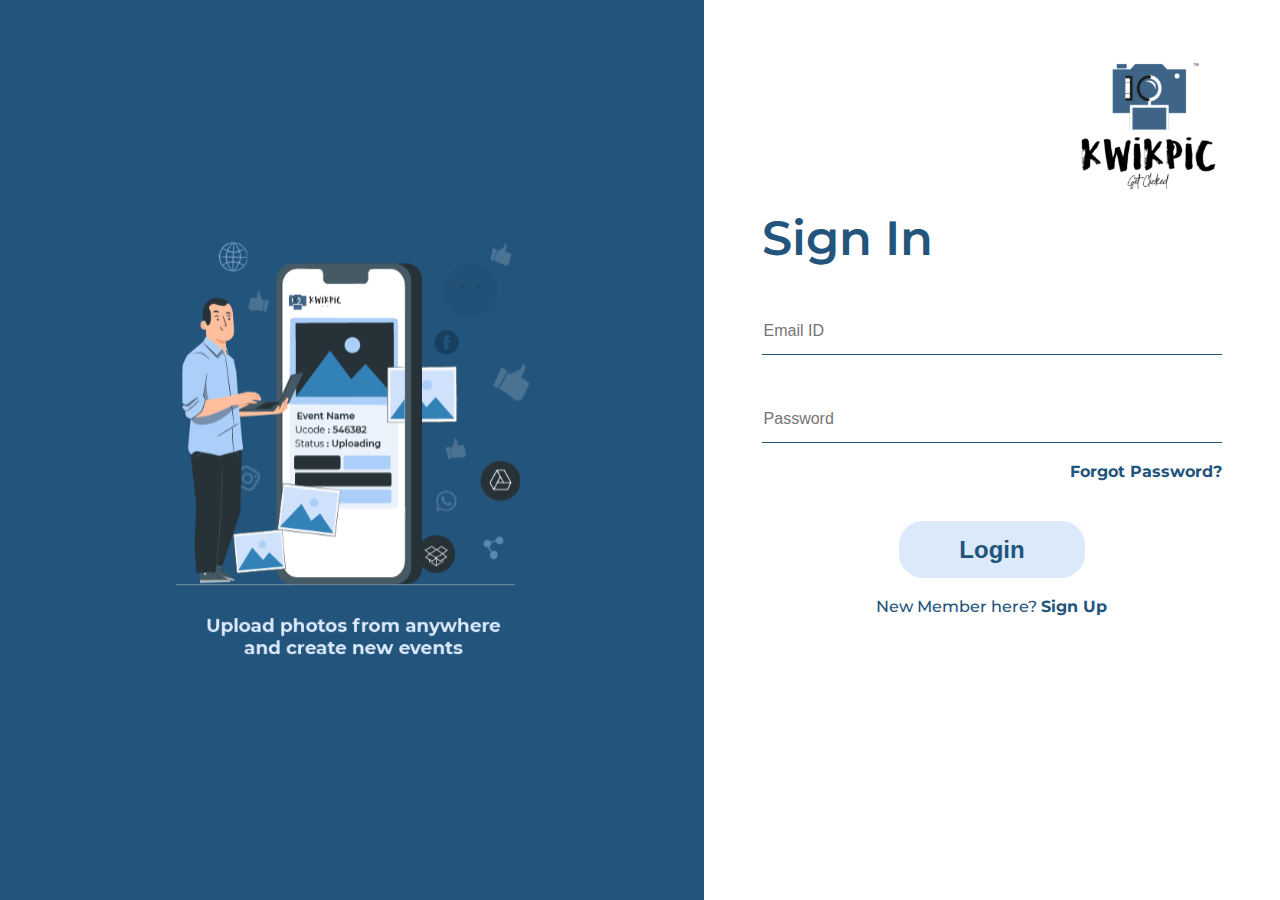
==== index.html @ 8cf947cb "second commit" ====
<!DOCTYPE html>
<html lang="en">
<head>
    <meta charset="UTF-8">
    <meta http-equiv="X-UA-Compatible" content="IE=edge">
    <meta name="viewport" content="width=device-width, initial-scale=1.0">
    <link rel="stylesheet" href="./css/style.css">
    <title>Sign in</title>
</head>
<body>
    <div class="container flex">
        <section class="section-1 flex">
            <div class="gallery-1 ">
                <img src="./img/illustration-1.svg" alt="Man with a laptop" id="bannerImage">
            </div>
        </section>
        <section class="section-2 ">
            <div class="section-2-content">
                <div class="Logo flex">
                    <img src="./img/LOGO.svg" alt="Logo">
                </div>
                <div class=" form-container mt-3">
                    <h1 class="color-primary fw-2 fs-1">Sign In</h1>
                    <form action="" class="mt-1">
                        <div class="form-group">
                            <input type="email" name="email" class="form-control" placeholder="Email ID" required>
                        </div>

                        <div class="form-group mt-1">
                            <input type="password" name="password" class="form-control" placeholder="Password" required>
                        </div>
                        <p class="mt-3"> <a href="./forgotPassword.html" class="fw-1">Forgot Password?</a></p>
                        <div class="submit mt-1">
                            <input type="Submit" value="Login" class="color-primary fw-2">
                        </div> 
                    </form>
                    <p class="color-primary mt-3"> New Member here? <a href="./SignUp.html" class="fw-1"> Sign Up</a></p>
                </div>
            </div>
        </section>
    </div>
    <script src="./js/script.js">

    </script>
</body>
</html>
---- css/style.css ----
@import url("https://fonts.googleapis.com/css2?family=Montserrat:wght@100;200;300;400;500;600;700;800;900&display=swap");
:root {
  font-size: 1em;
  -webkit-box-sizing: border-box;
          box-sizing: border-box;
  --color-primary: #22547c;
  --color-accent: #dce9fb;
}

*,
*::before,
*::after {
  -webkit-box-sizing: inherit;
          box-sizing: inherit;
}

p,
h1,
h2,
h3,
h4 {
  margin: 0;
}

body {
  margin: 0;
  font-family: "Montserrat", sans-serif;
  font-weight: 500;
}

.fs-1 {
  font-size: clamp(2rem, calc(1.5rem + 2vw), 3rem);
}

.fw-1 {
  font-weight: 700;
}

.fw-2 {
  font-weight: 600;
}

.flex {
  display: -webkit-box;
  display: -ms-flexbox;
  display: flex;
}

::-webkit-input-placeholder {
  font-size: 1rem;
  font-weight: 200;
}

:-ms-input-placeholder {
  font-size: 1rem;
  font-weight: 200;
}

::-ms-input-placeholder {
  font-size: 1rem;
  font-weight: 200;
}

::placeholder {
  font-size: 1rem;
  font-weight: 200;
}

.color-primary {
  color: var(--color-primary, #22547c);
}

a {
  text-decoration: none;
  color: #22547c;
}

a:hover {
  text-decoration: underline;
}

.form-control {
  width: 100%;
  display: block;
  height: 3rem;
  font-weight: 200;
  border: none;
  border-bottom: 1px solid #22547c;
  font-size: 1rem;
}

.form-control:focus {
  outline: 0;
  background-color: 0;
}

.form-group_inline {
  -webkit-column-gap: 2rem;
          column-gap: 2rem;
}

.mt-1 {
  margin-top: 2.5rem;
}

.mt-3 {
  margin-top: 1.2rem;
}

.container {
  height: 100vh;
}

.container .section-1 {
  -webkit-box-flex: 55%;
      -ms-flex: 55%;
          flex: 55%;
  background-color: var(--color-primary, #22547c);
}

.container .section-1 .gallery-1 {
  width: 60%;
  -ms-flex-item-align: center;
      -ms-grid-row-align: center;
      align-self: center;
  margin: 0em auto;
}

.container .section-1 .gallery-1 img {
  width: 100%;
}

.container .section-2 {
  overflow: auto;
  -webkit-box-flex: 45%;
      -ms-flex: 45%;
          flex: 45%;
}

.container .section-2-content {
  width: 80%;
  margin: 2rem auto;
}

.container .section-2-content .Logo {
  -webkit-box-pack: end;
      -ms-flex-pack: end;
          justify-content: flex-end;
}

.container .section-2-content .form-container form input:hover {
  background-color: rgba(240, 237, 237, 0.2);
}

.container .section-2-content .form-container form p {
  text-align: end;
}

.container .section-2-content .form-container form .submit {
  text-align: center;
}

.container .section-2-content .form-container form .submit input[type="submit"] {
  background-color: var(--color-accent, #dce9fb);
  font-size: 1.5rem;
  border: none;
  border-radius: 1em;
  padding: 0.6em 2.5em;
}

.container .section-2-content .form-container form .submit input[type="submit"]:hover {
  background-color: #d7dee8;
  cursor: pointer;
}

.container .section-2-content .form-container p {
  text-align: center;
}

@media (max-width: 968px) {
  img[src="./img/LOGO.svg"] {
    width: 120px;
  }
  .container {
    -webkit-box-orient: vertical;
    -webkit-box-direction: normal;
        -ms-flex-direction: column;
            flex-direction: column;
    height: auto;
  }
}

@media (max-width: 400px) {
  img[src="./img/LOGO.svg"] {
    width: 76px;
  }
  .section-1 {
    display: none;
  }
  .form-group_inline {
    -webkit-box-orient: vertical;
    -webkit-box-direction: normal;
        -ms-flex-direction: column;
            flex-direction: column;
  }
  .form-group_inline > * + * {
    margin-top: 2.5rem;
  }
}
/*# sourceMappingURL=style.css.map */
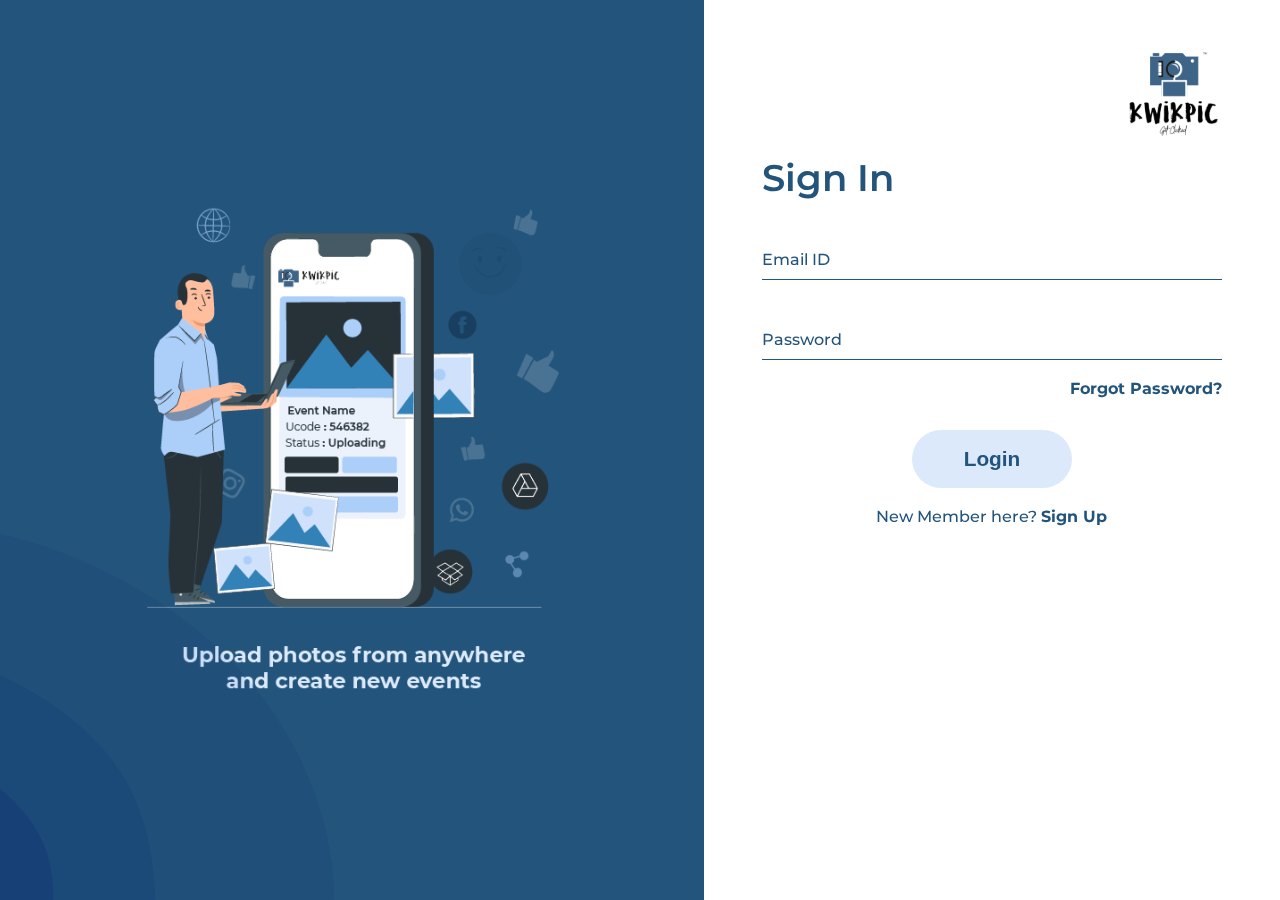
==== commit 938bb9a4: "second commit" ====
--- a/index.html
+++ b/index.html
@@ -11,30 +11,33 @@
     <div class="container flex">
         <section class="section-1 flex">
             <div class="gallery-1 ">
-                <img src="./img/illustration-1.svg" alt="Man with a laptop" id="bannerImage">
+                <img src="./img/illustration-1.svg" alt="Man with a laptop" id="bannerImage" class="bannerImage">
+                <img src="./img/background.svg" alt="background pattern image" class="background">
             </div>
         </section>
         <section class="section-2 ">
             <div class="section-2-content">
                 <div class="Logo flex">
-                    <img src="./img/LOGO.svg" alt="Logo">
+                    <img src="./img/LOGO.svg" alt="Logo" class="logo">
                 </div>
                 <div class=" form-container mt-3">
-                    <h1 class="color-primary fw-2 fs-1">Sign In</h1>
-                    <form action="" class="mt-1">
+                    <h1 class="fw-2 fs-1">Sign In</h1>
+                    <form action="./home.html" class="mt-1">
                         <div class="form-group">
-                            <input type="email" name="email" class="form-control" placeholder="Email ID" required>
+                            <input type="email" name="email" class="form-control" required>
+                            <span class="floating-label">Email ID</span>
                         </div>
 
                         <div class="form-group mt-1">
-                            <input type="password" name="password" class="form-control" placeholder="Password" required>
+                            <input type="password" name="password" class="form-control" required>
+                            <span class="floating-label">Password</span>
                         </div>
                         <p class="mt-3"> <a href="./forgotPassword.html" class="fw-1">Forgot Password?</a></p>
                         <div class="submit mt-1">
-                            <input type="Submit" value="Login" class="color-primary fw-2">
+                            <input type="Submit" value="Login" class="fw-2">
                         </div> 
                     </form>
-                    <p class="color-primary mt-3"> New Member here? <a href="./SignUp.html" class="fw-1"> Sign Up</a></p>
+                    <p class="mt-3"> New Member here? <a href="./SignUp.html" class="fw-1"> Sign Up</a></p>
                 </div>
             </div>
         </section>
--- a/css/style.css
+++ b/css/style.css
@@ -5,6 +5,7 @@
           box-sizing: border-box;
   --color-primary: #22547c;
   --color-accent: #dce9fb;
+  --color-light: #e5e5e5;
 }
 
 *,
@@ -26,18 +27,33 @@
   margin: 0;
   font-family: "Montserrat", sans-serif;
   font-weight: 500;
-}
-
+  color: var(--color-primary, #22547c);
+}
+
+/* font-size */
 .fs-1 {
-  font-size: clamp(2rem, calc(1.5rem + 2vw), 3rem);
-}
-
+  font-size: clamp(1.5rem, calc(1.5rem + 1vw), 2.5rem);
+}
+
+.fs-3 {
+  font-size: 0.85rem;
+}
+
+.fs-4 {
+  font-size: 0.75rem;
+}
+
+/* font-weight */
 .fw-1 {
   font-weight: 700;
 }
 
 .fw-2 {
   font-weight: 600;
+}
+
+.text-center {
+  text-align: center;
 }
 
 .flex {
@@ -46,30 +62,6 @@
   display: flex;
 }
 
-::-webkit-input-placeholder {
-  font-size: 1rem;
-  font-weight: 200;
-}
-
-:-ms-input-placeholder {
-  font-size: 1rem;
-  font-weight: 200;
-}
-
-::-ms-input-placeholder {
-  font-size: 1rem;
-  font-weight: 200;
-}
-
-::placeholder {
-  font-size: 1rem;
-  font-weight: 200;
-}
-
-.color-primary {
-  color: var(--color-primary, #22547c);
-}
-
 a {
   text-decoration: none;
   color: #22547c;
@@ -83,7 +75,7 @@
   width: 100%;
   display: block;
   height: 3rem;
-  font-weight: 200;
+  font-weight: 500;
   border: none;
   border-bottom: 1px solid #22547c;
   font-size: 1rem;
@@ -99,12 +91,58 @@
           column-gap: 2rem;
 }
 
+.form-group_inline .form-group {
+  width: 100%;
+}
+
+/* margin-top */
 .mt-1 {
-  margin-top: 2.5rem;
+  margin-top: 2rem;
 }
 
 .mt-3 {
   margin-top: 1.2rem;
+}
+
+.logo {
+  width: 100px;
+}
+
+.info {
+  width: 1rem;
+  cursor: pointer;
+}
+
+.form-group {
+  position: relative;
+}
+
+input:focus ~ .floating-label,
+input:not(:focus):valid ~ .floating-label {
+  top: 0;
+  left: 2px;
+  font-size: 10px;
+  opacity: 0.7;
+}
+
+input:focus ~ .floating-label .info-container {
+  display: none;
+}
+
+.password:focus ~ .popup {
+  display: block;
+}
+
+.floating-label {
+  font-weight: 500;
+  font-size: 1rem;
+  color: var(--color-primary, #22547c);
+  position: absolute;
+  pointer-events: none;
+  left: 0;
+  top: 18px;
+  -webkit-transition: 0.2s ease all;
+  transition: 0.2s ease all;
 }
 
 .container {
@@ -115,19 +153,28 @@
   -webkit-box-flex: 55%;
       -ms-flex: 55%;
           flex: 55%;
+  position: relative;
   background-color: var(--color-primary, #22547c);
+  overflow: hidden;
 }
 
 .container .section-1 .gallery-1 {
-  width: 60%;
+  width: 70%;
   -ms-flex-item-align: center;
       -ms-grid-row-align: center;
       align-self: center;
   margin: 0em auto;
 }
 
-.container .section-1 .gallery-1 img {
+.container .section-1 .gallery-1 .bannerImage {
   width: 100%;
+}
+
+.container .section-1 .gallery-1 .background {
+  position: absolute;
+  bottom: -5em;
+  left: -5em;
+  mix-blend-mode: multiply;
 }
 
 .container .section-2 {
@@ -148,7 +195,17 @@
           justify-content: flex-end;
 }
 
-.container .section-2-content .form-container form input:hover {
+.container .section-2-content .Logo.header {
+  -webkit-box-align: end;
+      -ms-flex-align: end;
+          align-items: flex-end;
+}
+
+.container .section-2-content .Logo.header > * + * {
+  margin-left: auto;
+}
+
+.container .section-2-content .form-container form input:not([type="submit"]):hover {
   background-color: rgba(240, 237, 237, 0.2);
 }
 
@@ -156,55 +213,253 @@
   text-align: end;
 }
 
-.container .section-2-content .form-container form .submit {
-  text-align: center;
-}
-
-.container .section-2-content .form-container form .submit input[type="submit"] {
-  background-color: var(--color-accent, #dce9fb);
-  font-size: 1.5rem;
-  border: none;
-  border-radius: 1em;
-  padding: 0.6em 2.5em;
-}
-
-.container .section-2-content .form-container form .submit input[type="submit"]:hover {
-  background-color: #d7dee8;
-  cursor: pointer;
-}
-
 .container .section-2-content .form-container p {
   text-align: center;
 }
 
+.form-group__password {
+  position: relative;
+}
+
+.form-group__password .floating-label.flex {
+  -webkit-box-align: center;
+      -ms-flex-align: center;
+          align-items: center;
+  -webkit-column-gap: 0.5em;
+          column-gap: 0.5em;
+}
+
+.submit {
+  text-align: center;
+}
+
+.submit input[type="submit"] {
+  background-color: var(--color-accent, #dce9fb);
+  color: var(--color-primary, blue);
+  font-size: 1.3rem;
+  border: none;
+  border-radius: 6em;
+  padding: 0.8em 2.5em;
+}
+
+.submit input[type="submit"]:hover {
+  background-color: #b5cdef;
+  cursor: pointer;
+  color: #5ba1da;
+}
+
+.popup {
+  position: absolute;
+  width: 100%;
+  display: none;
+  background-color: #fff;
+  -webkit-box-shadow: 1px 4px 16px rgba(34, 84, 124, 0.56);
+          box-shadow: 1px 4px 16px rgba(34, 84, 124, 0.56);
+  padding: 0.7em;
+  top: -8em;
+}
+
+.popup ul {
+  padding-left: 30px;
+}
+
+.popup ul > * + * {
+  margin: 0.2em;
+}
+
+.popup .polygon {
+  position: absolute;
+  left: 45%;
+  bottom: -1em;
+  width: 30px;
+  height: 30px;
+  background: #fff;
+  -webkit-transform: rotate(45deg);
+          transform: rotate(45deg);
+}
+
+.container {
+  position: relative;
+}
+
+.container .section1-container {
+  position: relative;
+  height: 100vh;
+  padding-top: 4rem;
+  -webkit-box-pack: center;
+      -ms-flex-pack: center;
+          justify-content: center;
+  overflow: hidden;
+}
+
+.container .section1-container .section1 {
+  position: relative;
+  z-index: 2;
+  -webkit-box-orient: vertical;
+  -webkit-box-direction: normal;
+      -ms-flex-direction: column;
+          flex-direction: column;
+  -webkit-box-align: center;
+      -ms-flex-align: center;
+          align-items: center;
+}
+
+.container .section1-container .section1 .msg-box {
+  width: 560px;
+  padding: 2rem;
+  -webkit-box-orient: vertical;
+  -webkit-box-direction: normal;
+      -ms-flex-direction: column;
+          flex-direction: column;
+  background-color: #fff;
+  -webkit-box-shadow: 2px 2px 10px rgba(37, 98, 154, 0.51);
+          box-shadow: 2px 2px 10px rgba(37, 98, 154, 0.51);
+}
+
+.container .section1-container .section1 .msg-box p {
+  line-height: 1.5;
+}
+
+.container .section1-container .section1 .msg-box form ul > * + * {
+  margin-top: 0.2em;
+}
+
+.container .section1-container__modified {
+  padding-top: 2rem;
+}
+
+.container .section1-container .background {
+  position: absolute;
+  z-index: 1;
+}
+
+.container .section1-container .background-left {
+  top: -15em;
+  left: -15em;
+}
+
+.container .section1-container .background-right {
+  bottom: 0;
+  right: 0;
+}
+
+@media (max-width: 1200px) {
+  .container .section-1 .gallery-1 {
+    width: 80%;
+  }
+  .popup {
+    top: -9.5em;
+  }
+}
+
 @media (max-width: 968px) {
+  .container .section-1 {
+    -webkit-box-flex: 40%;
+        -ms-flex: 40%;
+            flex: 40%;
+  }
+  .container .section-1 .gallery-1 {
+    width: 90%;
+    -ms-flex-item-align: center;
+        -ms-grid-row-align: center;
+        align-self: center;
+    margin: 0em auto;
+  }
+  .container .section-1 .gallery-1 img {
+    width: 100%;
+  }
+  .container .section-1 .section-2 {
+    -webkit-box-flex: 60%;
+        -ms-flex: 60%;
+            flex: 60%;
+  }
+  .popup {
+    top: -10em;
+  }
+}
+
+@media (max-width: 768px) {
+  .popup {
+    top: -12em;
+  }
+}
+
+@media (max-width: 600px) {
+  .container {
+    height: auto;
+  }
+  .container .section1-container {
+    height: auto;
+  }
+  .container .section1-container .section1 .msg-box {
+    width: 90%;
+  }
+  .container .section1-container .section1 .msg-box ul {
+    padding-left: 20px;
+  }
   img[src="./img/LOGO.svg"] {
-    width: 120px;
-  }
-  .container {
+    width: 76px;
+  }
+  .section-1 {
+    display: none;
+  }
+  .popup {
+    top: -9em;
+  }
+}
+
+@media (max-width: 450px) {
+  .popup {
+    top: -11em;
+  }
+}
+
+@media (max-width: 400px) {
+  .container .section-2-content {
+    width: 90%;
+  }
+  .container .section-2-content .form-group_inline {
     -webkit-box-orient: vertical;
     -webkit-box-direction: normal;
         -ms-flex-direction: column;
             flex-direction: column;
-    height: auto;
-  }
-}
-
-@media (max-width: 400px) {
-  img[src="./img/LOGO.svg"] {
-    width: 76px;
-  }
-  .section-1 {
-    display: none;
-  }
-  .form-group_inline {
-    -webkit-box-orient: vertical;
-    -webkit-box-direction: normal;
-        -ms-flex-direction: column;
-            flex-direction: column;
-  }
-  .form-group_inline > * + * {
+  }
+  .container .section-2-content .form-group_inline > * + * {
     margin-top: 2.5rem;
   }
+  .submit__modified {
+    text-align: center;
+  }
+  .submit__modified input[type="submit"] {
+    white-space: normal;
+  }
+}
+
+@media (max-width: 300px) {
+  .container .section1-container .section1 .msg-box {
+    padding: 1rem;
+  }
+  .popup {
+    top: -13em;
+  }
+}
+
+@media (max-width: 250px) {
+  .popup {
+    top: -15em;
+  }
+  .submit {
+    text-align: center;
+  }
+  .submit input[type="submit"] {
+    font-size: 1.2rem;
+    padding: 0.5em 1.5em;
+  }
+}
+
+@media (max-width: 200px) {
+  .popup {
+    display: none !important;
+  }
 }
 /*# sourceMappingURL=style.css.map */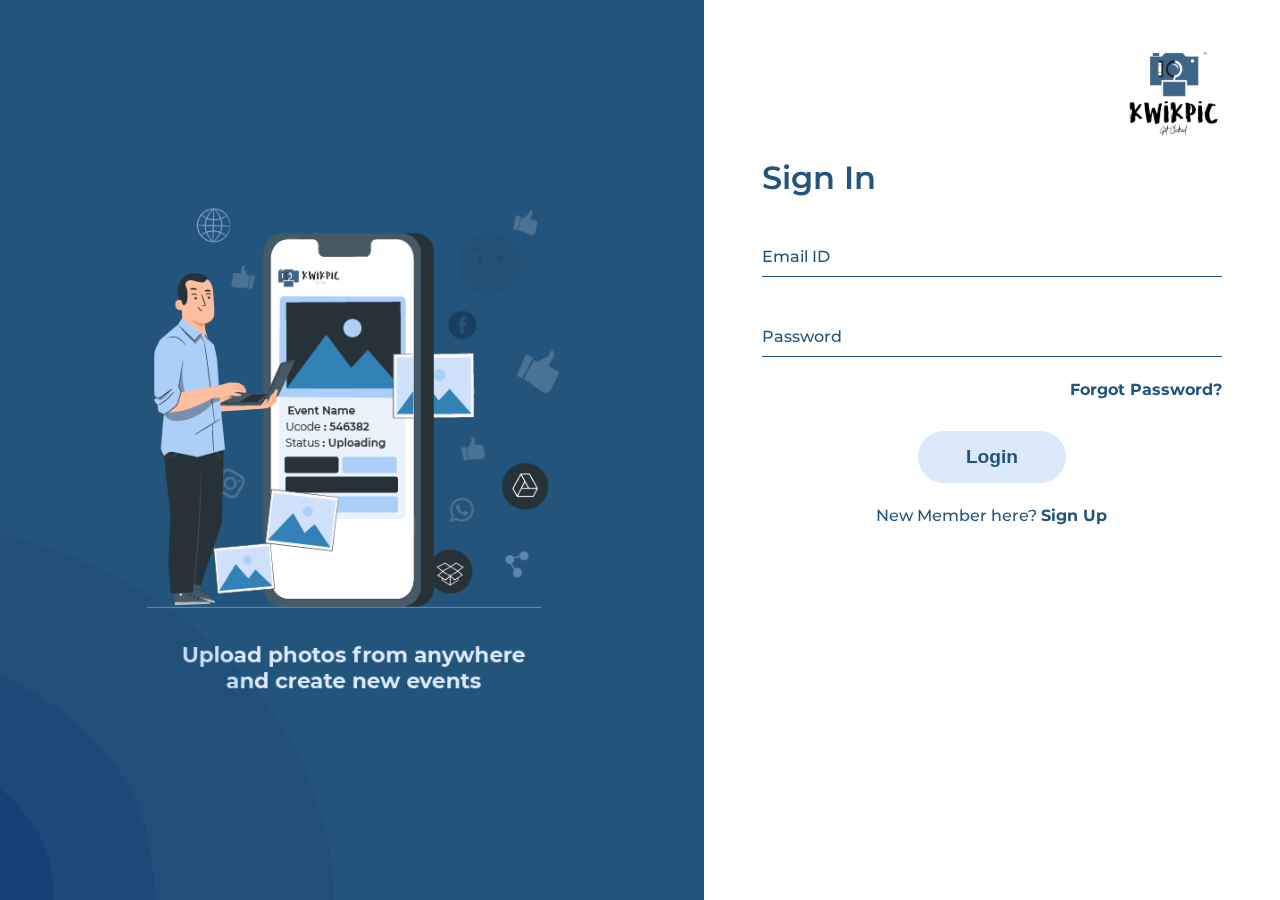
==== commit 6992a6ea: "updated" ====
--- a/index.html
+++ b/index.html
@@ -24,12 +24,12 @@
                     <h1 class="fw-2 fs-1">Sign In</h1>
                     <form action="./home.html" class="mt-1">
                         <div class="form-group">
-                            <input type="email" name="email" class="form-control" required>
+                            <input type="email" name="email" class="form-control" placeholder="Email ID" required>
                             <span class="floating-label">Email ID</span>
                         </div>
 
                         <div class="form-group mt-1">
-                            <input type="password" name="password" class="form-control" required>
+                            <input type="password" name="password" class="form-control" placeholder="Password" required>
                             <span class="floating-label">Password</span>
                         </div>
                         <p class="mt-3"> <a href="./forgotPassword.html" class="fw-1">Forgot Password?</a></p>
--- a/css/style.css
+++ b/css/style.css
@@ -32,11 +32,15 @@
 
 /* font-size */
 .fs-1 {
-  font-size: clamp(1.5rem, calc(1.5rem + 1vw), 2.5rem);
+  font-size: clamp(1.2rem, calc(1.2rem + 1vw), 3rem);
+}
+
+.fs-2 {
+  font-size: clamp(1.2rem, calc(1rem + 1vw), 1.6rem);
 }
 
 .fs-3 {
-  font-size: 0.85rem;
+  font-size: 0.8rem;
 }
 
 .fs-4 {
@@ -65,6 +69,7 @@
 a {
   text-decoration: none;
   color: #22547c;
+  font-weight: 700;
 }
 
 a:hover {
@@ -100,8 +105,12 @@
   margin-top: 2rem;
 }
 
+.mt-2 {
+  margin-top: 1.7rem;
+}
+
 .mt-3 {
-  margin-top: 1.2rem;
+  margin-top: 1.4rem;
 }
 
 .logo {
@@ -117,8 +126,24 @@
   position: relative;
 }
 
+::-webkit-input-placeholder {
+  opacity: 0;
+}
+
+:-ms-input-placeholder {
+  opacity: 0;
+}
+
+::-ms-input-placeholder {
+  opacity: 0;
+}
+
+::placeholder {
+  opacity: 0;
+}
+
 input:focus ~ .floating-label,
-input:not(:focus):valid ~ .floating-label {
+input:not(:focus):not(:placeholder-shown) ~ .floating-label {
   top: 0;
   left: 2px;
   font-size: 10px;
@@ -129,13 +154,17 @@
   display: none;
 }
 
+input:not(:placeholder-shown) ~ .floating-label .info-container {
+  display: none;
+}
+
 .password:focus ~ .popup {
   display: block;
 }
 
 .floating-label {
   font-weight: 500;
-  font-size: 1rem;
+  font-size: clamp(0.75rem, calc(0.5rem + 1vw), 1rem);
   color: var(--color-primary, #22547c);
   position: absolute;
   pointer-events: none;
@@ -189,6 +218,10 @@
   margin: 2rem auto;
 }
 
+.container .section-2-content__modified {
+  margin: 1.5rem auto;
+}
+
 .container .section-2-content .Logo {
   -webkit-box-pack: end;
       -ms-flex-pack: end;
@@ -209,7 +242,12 @@
   background-color: rgba(240, 237, 237, 0.2);
 }
 
-.container .section-2-content .form-container form p {
+.container .section-2-content .form-container form .popup__2 p {
+  text-align: start;
+  display: inline;
+}
+
+.container .section-2-content .form-container form > p {
   text-align: end;
 }
 
@@ -236,7 +274,7 @@
 .submit input[type="submit"] {
   background-color: var(--color-accent, #dce9fb);
   color: var(--color-primary, blue);
-  font-size: 1.3rem;
+  font-size: clamp(0.8rem, calc(0.5rem + 1.5vw), 1.2rem);
   border: none;
   border-radius: 6em;
   padding: 0.8em 2.5em;
@@ -245,29 +283,31 @@
 .submit input[type="submit"]:hover {
   background-color: #b5cdef;
   cursor: pointer;
-  color: #5ba1da;
+  color: #0f4a79;
 }
 
 .popup {
   position: absolute;
-  width: 100%;
-  display: none;
   background-color: #fff;
   -webkit-box-shadow: 1px 4px 16px rgba(34, 84, 124, 0.56);
           box-shadow: 1px 4px 16px rgba(34, 84, 124, 0.56);
+  display: none;
+}
+
+.popup__1 {
   padding: 0.7em;
   top: -8em;
 }
 
-.popup ul {
+.popup__1 ul {
   padding-left: 30px;
 }
 
-.popup ul > * + * {
+.popup__1 ul > * + * {
   margin: 0.2em;
 }
 
-.popup .polygon {
+.popup__1 .polygon {
   position: absolute;
   left: 45%;
   bottom: -1em;
@@ -278,8 +318,14 @@
           transform: rotate(45deg);
 }
 
+.popup__2 {
+  bottom: -4em;
+  padding: 1em;
+}
+
 .container {
   position: relative;
+  overflow: hidden;
 }
 
 .container .section1-container {
@@ -320,6 +366,10 @@
   line-height: 1.5;
 }
 
+.container .section1-container .section1 .msg-box form ul {
+  padding-left: 20px;
+}
+
 .container .section1-container .section1 .msg-box form ul > * + * {
   margin-top: 0.2em;
 }
@@ -343,11 +393,26 @@
   right: 0;
 }
 
+.error ul {
+  list-style-type: none;
+  padding-left: 5px;
+}
+
+.error ul > * + * {
+  margin-top: 0.2em;
+}
+
+.error ul li {
+  color: red;
+  font-size: .9em;
+  font-weight: 500;
+}
+
 @media (max-width: 1200px) {
   .container .section-1 .gallery-1 {
     width: 80%;
   }
-  .popup {
+  .popup__1 {
     top: -9.5em;
   }
 }
@@ -373,13 +438,13 @@
         -ms-flex: 60%;
             flex: 60%;
   }
-  .popup {
+  .popup__1 {
     top: -10em;
   }
 }
 
 @media (max-width: 768px) {
-  .popup {
+  .popup__1 {
     top: -12em;
   }
 }
@@ -389,7 +454,11 @@
     height: auto;
   }
   .container .section1-container {
-    height: auto;
+    height: 100%;
+    padding-bottom: 4rem;
+  }
+  .container .section1-container .background {
+    display: none;
   }
   .container .section1-container .section1 .msg-box {
     width: 90%;
@@ -403,13 +472,13 @@
   .section-1 {
     display: none;
   }
-  .popup {
+  .popup__1 {
     top: -9em;
   }
 }
 
 @media (max-width: 450px) {
-  .popup {
+  .popup__1 {
     top: -11em;
   }
 }
@@ -439,26 +508,19 @@
   .container .section1-container .section1 .msg-box {
     padding: 1rem;
   }
-  .popup {
+  .popup__1 {
     top: -13em;
   }
 }
 
 @media (max-width: 250px) {
-  .popup {
+  .popup__1 {
     top: -15em;
   }
-  .submit {
-    text-align: center;
-  }
-  .submit input[type="submit"] {
-    font-size: 1.2rem;
-    padding: 0.5em 1.5em;
-  }
 }
 
 @media (max-width: 200px) {
-  .popup {
+  .popup__1 {
     display: none !important;
   }
 }
